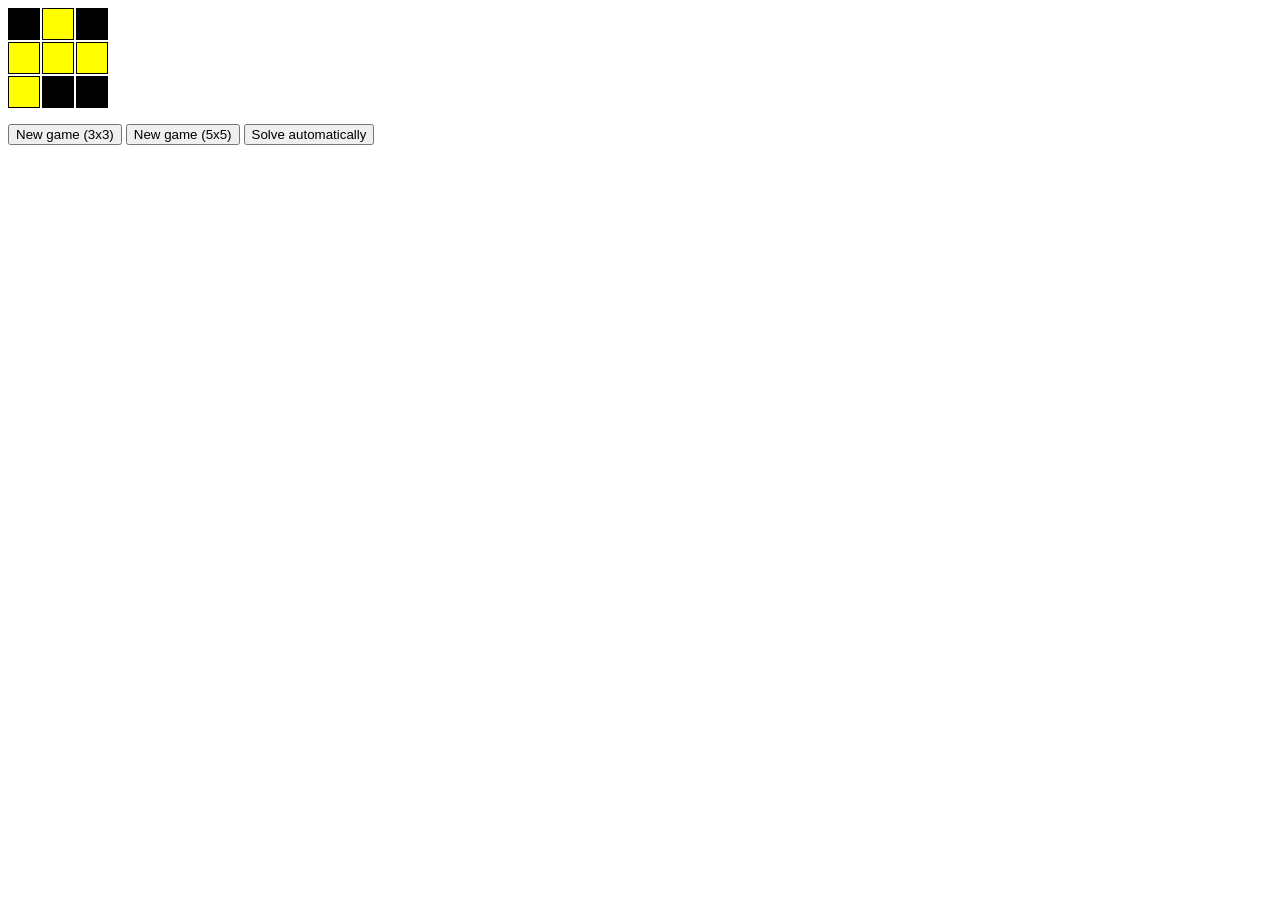
==== LightOut.html @ 58efb8b4 "BIG UPDATE: add multiple games in fun stuff" ====
<!DOCTYPE html>
<html lang="en">
   <head>
      <meta charset="UTF-8">
      <title>Lights Out</title>
      <style>
         .grid3x3 {
            display: grid;
            grid-template-columns: 32px 32px 32px;
            grid-template-rows: 32px 32px 32px;
            grid-gap: 2px;
            margin-bottom: 16px;
         }
         .grid5x5 {
            display: grid;
            grid-template-columns: 32px 32px 32px 32px 32px;
            grid-template-rows: 32px 32px 32px 32px 32px;
            grid-gap: 2px;
            margin-bottom: 16px;
         }
         .lightOn {
            border: 1px solid black;
            background-color: yellow;
            width: 100%;
            height: 100%;
         }
         .lightOff {
            border: 1px solid black;
            background-color: black;
            width: 100%;
            height: 100%;
         }
      </style>
      <script src="LightOut.js"></script>
   </head>
   <body>
      <div id="gameGrid"></div>
      <div id="information"></div>
      <input id="newGame3x3Button" type="button" value="New game (3x3)">
      <input id="newGame5x5Button" type="button" value="New game (5x5)">
      <input id="solveForMeButton" type="button" value="Solve automatically">
   </body>
</html>
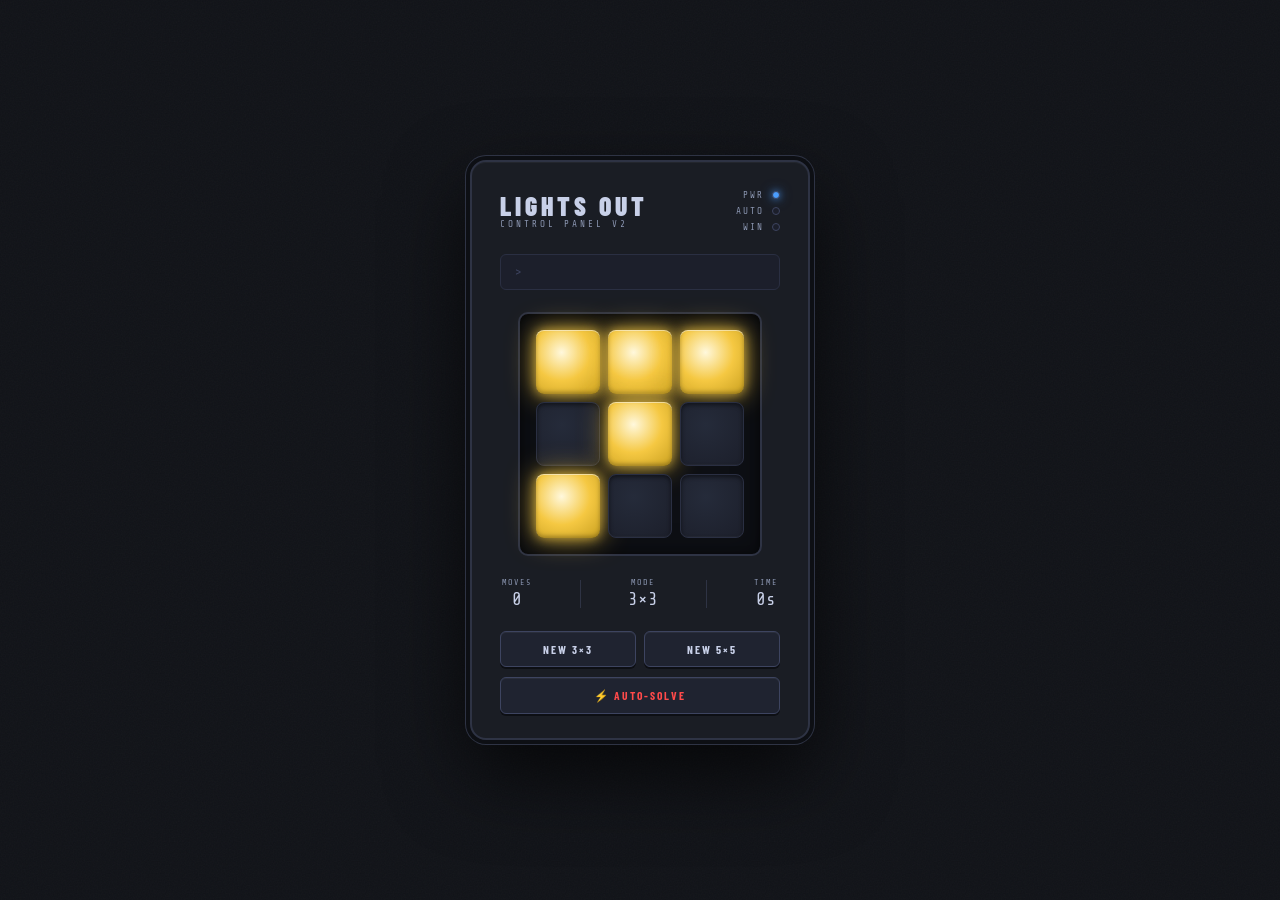
==== commit ae7dda82: "Add files via upload" ====
--- a/LightOut.html
+++ b/LightOut.html
@@ -1,43 +1,443 @@
 <!DOCTYPE html>
 <html lang="en">
-   <head>
-      <meta charset="UTF-8">
-      <title>Lights Out</title>
-      <style>
-         .grid3x3 {
-            display: grid;
-            grid-template-columns: 32px 32px 32px;
-            grid-template-rows: 32px 32px 32px;
-            grid-gap: 2px;
-            margin-bottom: 16px;
-         }
-         .grid5x5 {
-            display: grid;
-            grid-template-columns: 32px 32px 32px 32px 32px;
-            grid-template-rows: 32px 32px 32px 32px 32px;
-            grid-gap: 2px;
-            margin-bottom: 16px;
-         }
-         .lightOn {
-            border: 1px solid black;
-            background-color: yellow;
-            width: 100%;
-            height: 100%;
-         }
-         .lightOff {
-            border: 1px solid black;
-            background-color: black;
-            width: 100%;
-            height: 100%;
-         }
-      </style>
-      <script src="LightOut.js"></script>
-   </head>
-   <body>
-      <div id="gameGrid"></div>
-      <div id="information"></div>
-      <input id="newGame3x3Button" type="button" value="New game (3x3)">
-      <input id="newGame5x5Button" type="button" value="New game (5x5)">
-      <input id="solveForMeButton" type="button" value="Solve automatically">
-   </body>
+<head>
+   <meta charset="UTF-8">
+   <meta name="viewport" content="width=device-width, initial-scale=1.0">
+   <title>Lights Out</title>
+   <link rel="preconnect" href="https://fonts.googleapis.com">
+   <link href="https://fonts.googleapis.com/css2?family=Share+Tech+Mono&family=Barlow+Condensed:wght@400;600;700;900&display=swap" rel="stylesheet">
+   <style>
+      *, *::before, *::after { margin: 0; padding: 0; box-sizing: border-box; }
+
+      :root {
+         --bg:          #111318;
+         --panel:       #1a1d24;
+         --panel2:      #1f2330;
+         --rim:         #2e3344;
+         --rim-bright:  #3d4460;
+         --on:          #f5c842;
+         --on-glow:     rgba(245, 200, 66, 0.7);
+         --on-core:     #fff8dc;
+         --off:         #1c1f2b;
+         --off-border:  #2a2f42;
+         --accent:      #4a9eff;
+         --accent-glow: rgba(74, 158, 255, 0.5);
+         --danger:      #ff4a4a;
+         --text:        #8a95b0;
+         --text-bright: #c8d0e8;
+         --mono:        'Share Tech Mono', monospace;
+         --display:     'Barlow Condensed', sans-serif;
+      }
+
+      body {
+         background: var(--bg);
+         color: var(--text-bright);
+         min-height: 100vh;
+         display: flex;
+         align-items: center;
+         justify-content: center;
+         font-family: var(--display);
+         overflow: hidden;
+         position: relative;
+      }
+
+      body::before {
+         content: '';
+         position: fixed; inset: 0;
+         background-image: url("data:image/svg+xml,%3Csvg xmlns='http://www.w3.org/2000/svg' width='200' height='200'%3E%3Cfilter id='n'%3E%3CfeTurbulence type='fractalNoise' baseFrequency='0.75' numOctaves='4' stitchTiles='stitch'/%3E%3C/filter%3E%3Crect width='200' height='200' filter='url(%23n)' opacity='0.03'/%3E%3C/svg%3E");
+         pointer-events: none; z-index: 0;
+      }
+
+      .machine {
+         position: relative; z-index: 1;
+         background: var(--panel);
+         border: 2px solid var(--rim);
+         border-radius: 16px;
+         padding: 28px 28px 24px;
+         display: flex;
+         flex-direction: column;
+         align-items: center;
+         gap: 22px;
+         box-shadow:
+            0 0 0 4px #0d0f14,
+            0 0 0 5px var(--rim),
+            0 32px 80px rgba(0,0,0,0.7),
+            inset 0 1px 0 rgba(255,255,255,0.04);
+         min-width: 340px;
+      }
+
+      .machine-header {
+         width: 100%;
+         display: flex;
+         align-items: center;
+         justify-content: space-between;
+         gap: 16px;
+      }
+
+      .brand { display: flex; flex-direction: column; gap: 1px; }
+
+      .brand-title {
+         font-family: var(--display);
+         font-size: 1.6rem;
+         font-weight: 900;
+         letter-spacing: 4px;
+         text-transform: uppercase;
+         color: var(--text-bright);
+         line-height: 1;
+      }
+
+      .brand-sub {
+         font-family: var(--mono);
+         font-size: 0.58rem;
+         letter-spacing: 3px;
+         color: var(--text);
+         text-transform: uppercase;
+      }
+
+      .status-cluster {
+         display: flex;
+         flex-direction: column;
+         align-items: flex-end;
+         gap: 6px;
+      }
+
+      .led-row {
+         display: flex;
+         align-items: center;
+         gap: 8px;
+      }
+
+      .led-label {
+         font-family: var(--mono);
+         font-size: 0.58rem;
+         letter-spacing: 2px;
+         color: var(--text);
+         text-transform: uppercase;
+      }
+
+      .led {
+         width: 8px; height: 8px;
+         border-radius: 50%;
+         background: var(--off);
+         border: 1px solid var(--rim-bright);
+         transition: background 0.3s, box-shadow 0.3s;
+      }
+
+      .led.active {
+         background: var(--accent);
+         box-shadow: 0 0 6px var(--accent-glow), 0 0 12px var(--accent-glow);
+      }
+
+      .led.warn {
+         background: var(--on);
+         box-shadow: 0 0 6px var(--on-glow), 0 0 12px var(--on-glow);
+      }
+
+      .info-bar {
+         width: 100%;
+         background: var(--off);
+         border: 1px solid var(--off-border);
+         border-radius: 6px;
+         padding: 8px 14px;
+         font-family: var(--mono);
+         font-size: 0.75rem;
+         color: var(--accent);
+         letter-spacing: 1px;
+         min-height: 36px;
+         display: flex;
+         align-items: center;
+         gap: 8px;
+      }
+
+      .info-bar::before {
+         content: '>';
+         color: var(--rim-bright);
+         flex-shrink: 0;
+      }
+
+      .grid-panel {
+         background: #0d0f14;
+         border: 2px solid var(--rim);
+         border-radius: 10px;
+         padding: 16px;
+         box-shadow:
+            inset 0 2px 8px rgba(0,0,0,0.6),
+            inset 0 0 30px rgba(0,0,0,0.3);
+      }
+
+      #gameGrid {
+         display: grid;
+         gap: 8px;
+      }
+
+      #gameGrid.grid3x3 {
+         grid-template-columns: repeat(3, 64px);
+         grid-template-rows:    repeat(3, 64px);
+      }
+
+      #gameGrid.grid5x5 {
+         grid-template-columns: repeat(5, 52px);
+         grid-template-rows:    repeat(5, 52px);
+      }
+
+      .lightOn,
+      .lightOff {
+         width: 100%; height: 100%;
+         border-radius: 8px;
+         cursor: pointer;
+         border: none;
+         position: relative;
+         transition: transform 0.08s, box-shadow 0.15s;
+      }
+
+      .lightOn {
+         background: radial-gradient(circle at 40% 35%, var(--on-core), var(--on) 50%, #c9a020);
+         box-shadow:
+            0 0 12px var(--on-glow),
+            0 0 28px var(--on-glow),
+            inset 0 1px 0 rgba(255,255,255,0.5),
+            inset 0 -2px 4px rgba(0,0,0,0.3);
+      }
+
+      .lightOn:hover {
+         transform: scale(0.94);
+         box-shadow:
+            0 0 18px var(--on-glow),
+            0 0 40px var(--on-glow),
+            inset 0 1px 0 rgba(255,255,255,0.4);
+      }
+
+      .lightOff {
+         background: radial-gradient(circle at 40% 35%, #252b3a, var(--off));
+         box-shadow:
+            inset 0 2px 4px rgba(0,0,0,0.5),
+            inset 0 -1px 0 rgba(255,255,255,0.03);
+         border: 1px solid var(--off-border);
+      }
+
+      .lightOff:hover {
+         background: radial-gradient(circle at 40% 35%, #2e3548, #1c1f2b);
+         border-color: var(--rim-bright);
+         transform: scale(0.96);
+      }
+
+      .lightOn:active, .lightOff:active { transform: scale(0.88); }
+
+      .controls {
+         width: 100%;
+         display: flex;
+         flex-direction: column;
+         gap: 10px;
+      }
+
+      .btn-row { display: flex; gap: 8px; }
+
+      .btn {
+         flex: 1;
+         font-family: var(--display);
+         font-size: 0.72rem;
+         font-weight: 700;
+         letter-spacing: 2px;
+         text-transform: uppercase;
+         padding: 10px 14px;
+         border-radius: 6px;
+         cursor: pointer;
+         transition: all 0.15s;
+         border: 1px solid transparent;
+      }
+
+      .btn-primary {
+         background: var(--panel2);
+         border-color: var(--rim-bright);
+         color: var(--text-bright);
+         box-shadow: 0 2px 0 #0d0f14, inset 0 1px 0 rgba(255,255,255,0.05);
+      }
+
+      .btn-primary:hover {
+         border-color: var(--accent);
+         color: var(--accent);
+         box-shadow: 0 0 12px var(--accent-glow), 0 2px 0 #0d0f14;
+      }
+
+      .btn-primary:active { transform: translateY(2px); box-shadow: 0 0 8px var(--accent-glow); }
+
+      .btn-solve {
+         background: var(--panel2);
+         border-color: var(--rim-bright);
+         color: var(--danger);
+         box-shadow: 0 2px 0 #0d0f14, inset 0 1px 0 rgba(255,255,255,0.05);
+      }
+
+      .btn-solve:hover {
+         border-color: var(--danger);
+         box-shadow: 0 0 12px rgba(255,74,74,0.4), 0 2px 0 #0d0f14;
+      }
+
+      .btn-solve:active { transform: translateY(2px); }
+
+      .btn:disabled {
+         opacity: 0.35;
+         cursor: not-allowed;
+         transform: none !important;
+         box-shadow: 0 2px 0 #0d0f14 !important;
+      }
+
+      .ticker {
+         display: flex;
+         align-items: center;
+         justify-content: space-between;
+         width: 100%;
+         padding: 0 2px;
+      }
+
+      .ticker-item {
+         display: flex;
+         flex-direction: column;
+         align-items: center;
+         gap: 2px;
+      }
+
+      .ticker-label {
+         font-family: var(--mono);
+         font-size: 0.52rem;
+         letter-spacing: 2px;
+         color: var(--text);
+         text-transform: uppercase;
+      }
+
+      .ticker-value {
+         font-family: var(--mono);
+         font-size: 1.1rem;
+         color: var(--text-bright);
+      }
+
+      .ticker-sep { width: 1px; height: 28px; background: var(--rim); }
+   </style>
+   <script src="LightOut.js"></script>
+</head>
+<body>
+   <div class="machine">
+
+      <div class="machine-header">
+         <div class="brand">
+            <div class="brand-title">Lights Out</div>
+            <div class="brand-sub">Control Panel v2</div>
+         </div>
+         <div class="status-cluster">
+            <div class="led-row">
+               <span class="led-label">PWR</span>
+               <div class="led active" id="ledPwr"></div>
+            </div>
+            <div class="led-row">
+               <span class="led-label">AUTO</span>
+               <div class="led" id="ledAuto"></div>
+            </div>
+            <div class="led-row">
+               <span class="led-label">WIN</span>
+               <div class="led" id="ledWin"></div>
+            </div>
+         </div>
+      </div>
+
+      <div class="info-bar" id="information">Ready. Start a new game.</div>
+
+      <div class="grid-panel">
+         <div id="gameGrid"></div>
+      </div>
+
+      <div class="ticker">
+         <div class="ticker-item">
+            <span class="ticker-label">Moves</span>
+            <span class="ticker-value" id="moveCount">0</span>
+         </div>
+         <div class="ticker-sep"></div>
+         <div class="ticker-item">
+            <span class="ticker-label">Mode</span>
+            <span class="ticker-value" id="modeDisplay">3×3</span>
+         </div>
+         <div class="ticker-sep"></div>
+         <div class="ticker-item">
+            <span class="ticker-label">Time</span>
+            <span class="ticker-value" id="timerDisplay">0s</span>
+         </div>
+      </div>
+
+      <div class="controls">
+         <div class="btn-row">
+            <button class="btn btn-primary" id="newGame3x3Button">New 3×3</button>
+            <button class="btn btn-primary" id="newGame5x5Button">New 5×5</button>
+         </div>
+         <button class="btn btn-solve" id="solveForMeButton">⚡ Auto-Solve</button>
+      </div>
+
+   </div>
+
+   <script>
+      let moveCount = 0;
+      let timerInterval = null;
+      let timerSeconds = 0;
+
+      function setLed(id, on, warn) {
+         const el = document.getElementById(id);
+         el.className = "led" + (on ? (warn ? " warn" : " active") : "");
+      }
+
+      function resetTicker(mode) {
+         moveCount = 0;
+         timerSeconds = 0;
+         document.getElementById("moveCount").textContent = "0";
+         document.getElementById("modeDisplay").textContent = mode;
+         document.getElementById("timerDisplay").textContent = "0s";
+         clearInterval(timerInterval);
+         timerInterval = setInterval(() => {
+            timerSeconds++;
+            document.getElementById("timerDisplay").textContent = timerSeconds + "s";
+         }, 1000);
+      }
+
+      function stopTimer() { clearInterval(timerInterval); }
+
+      document.addEventListener("DOMContentLoaded", () => {
+         document.getElementById("gameGrid").addEventListener("click", () => {
+            if (typeof currentGame !== "undefined" &&
+                !currentGame.autoSolveIntervalID &&
+                !allLightsOut(currentGame)) {
+               moveCount++;
+               document.getElementById("moveCount").textContent = moveCount;
+            }
+         });
+
+         document.getElementById("newGame3x3Button").addEventListener("click", () => {
+            resetTicker("3×3");
+            setLed("ledAuto", false);
+            setLed("ledWin", false);
+            document.getElementById("information").textContent = "New 3×3 game. Turn off all lights!";
+         });
+
+         document.getElementById("newGame5x5Button").addEventListener("click", () => {
+            resetTicker("5×5");
+            setLed("ledAuto", false);
+            setLed("ledWin", false);
+            document.getElementById("information").textContent = "New 5×5 game. Turn off all lights!";
+         });
+
+         document.getElementById("solveForMeButton").addEventListener("click", () => {
+            setLed("ledAuto", true);
+            document.getElementById("information").textContent = "Auto-solving in progress…";
+         });
+
+         // Poll for win state
+         setInterval(() => {
+            if (typeof currentGame !== "undefined" && allLightsOut(currentGame)) {
+               const wasWin = document.getElementById("ledWin").classList.contains("warn");
+               if (!wasWin) {
+                  setLed("ledWin", true, true);
+                  setLed("ledAuto", false);
+                  stopTimer();
+               }
+            }
+         }, 300);
+      });
+   </script>
+</body>
 </html>
